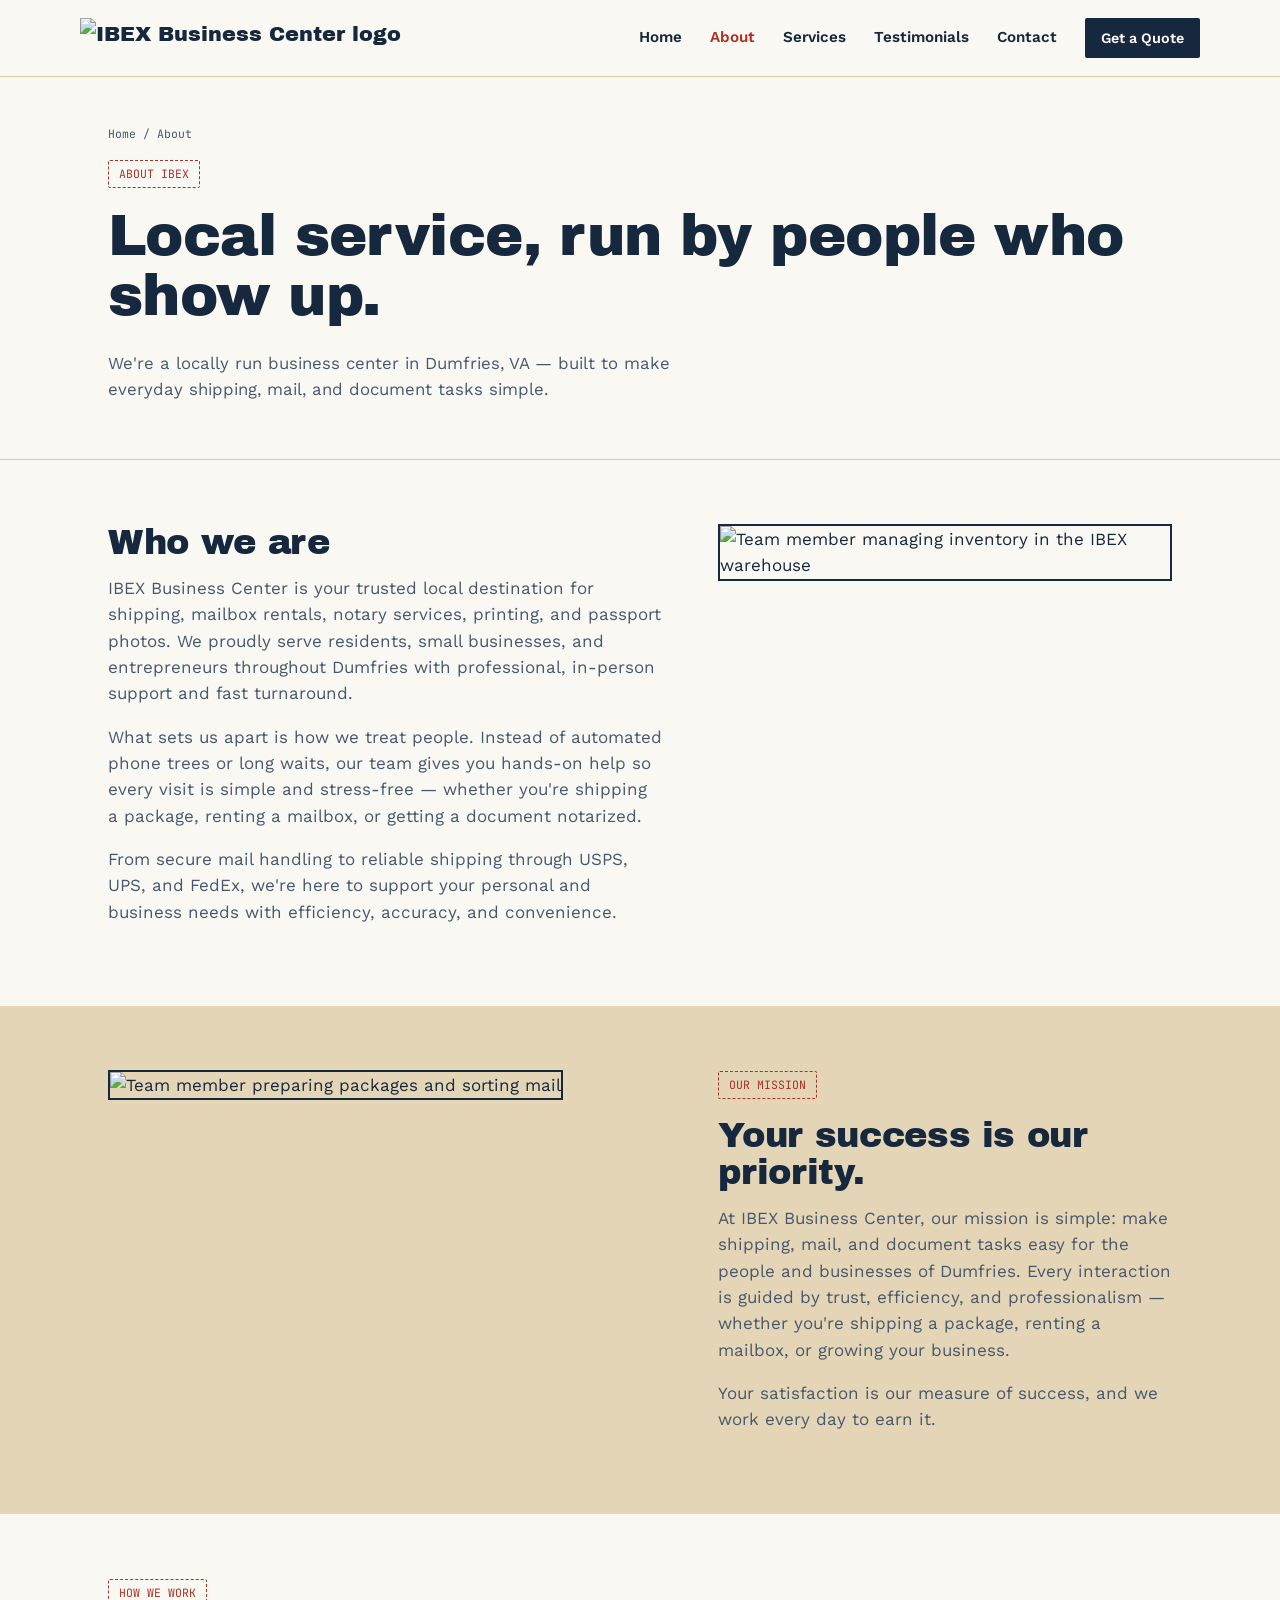
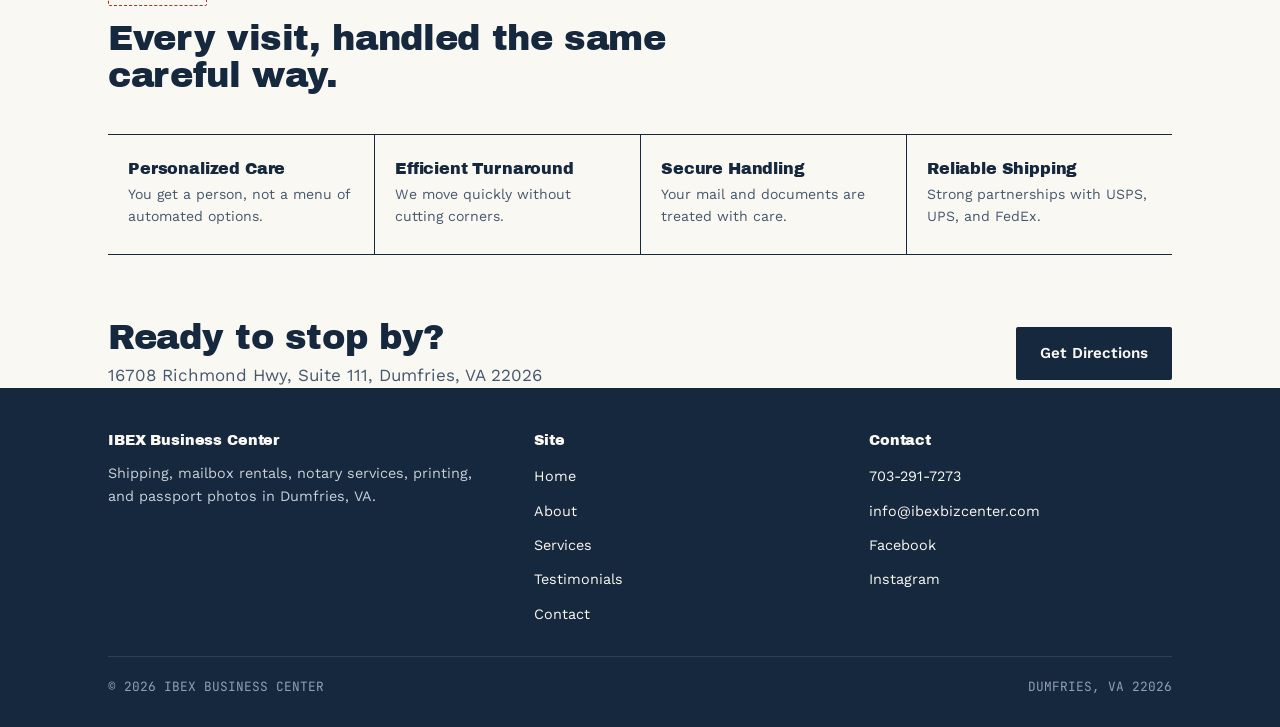
==== about.html @ f183cae2 "Add files via upload" ====
<!DOCTYPE html>
<html lang="en">
<head>
<meta charset="UTF-8">
<meta name="viewport" content="width=device-width, initial-scale=1">
<title>About Us — IBEX Business Center</title>
<meta name="description" content="Learn about IBEX Business Center, a locally run shipping, mailbox, notary, and printing service in Dumfries, VA.">
<link rel="stylesheet" href="style.css">
</head>
<body>

<header class="site">
  <div class="wrap nav">
    <a href="index.html" class="brand"><img src="images/logo.png" alt="IBEX Business Center logo" style="height:40px; display:block;"></a>
    <button class="menu-toggle" aria-label="Toggle menu" onclick="document.querySelector('.links').classList.toggle('open')">MENU</button>
    <nav class="links">
      <a href="index.html">Home</a>
      <a href="about.html" class="active">About</a>
      <a href="services.html">Services</a>
      <a href="testimonials.html">Testimonials</a>
      <a href="contact.html">Contact</a>
      <a href="contact.html" class="nav-cta">Get a Quote</a>
    </nav>
  </div>
</header>

<section class="page-head">
  <div class="wrap">
    <div class="breadcrumb"><a href="index.html">Home</a> / About</div>
    <span class="eyebrow-tag">ABOUT IBEX</span>
    <h1>Local service, run by people who show up.</h1>
    <p>We're a locally run business center in Dumfries, VA — built to make everyday shipping, mail, and document tasks simple.</p>
  </div>
</section>

<section>
  <div class="wrap two-col">
    <div>
      <h2>Who we are</h2>
      <p>IBEX Business Center is your trusted local destination for shipping, mailbox rentals, notary services, printing, and passport photos. We proudly serve residents, small businesses, and entrepreneurs throughout Dumfries with professional, in-person support and fast turnaround.</p>
      <p>What sets us apart is how we treat people. Instead of automated phone trees or long waits, our team gives you hands-on help so every visit is simple and stress-free — whether you're shipping a package, renting a mailbox, or getting a document notarized.</p>
      <p>From secure mail handling to reliable shipping through USPS, UPS, and FedEx, we're here to support your personal and business needs with efficiency, accuracy, and convenience.</p>
    </div>
    <div>
      <img src="images/about-lady.png" alt="Team member managing inventory in the IBEX warehouse" style="width:100%; border:2px solid var(--ink);">
    </div>
  </div>
</section>

<section class="tinted">
  <div class="wrap two-col">
    <div style="order:2;">
      <span class="eyebrow-tag">OUR MISSION</span>
      <h2>Your success is our priority.</h2>
      <p>At IBEX Business Center, our mission is simple: make shipping, mail, and document tasks easy for the people and businesses of Dumfries. Every interaction is guided by trust, efficiency, and professionalism — whether you're shipping a package, renting a mailbox, or growing your business.</p>
      <p>Your satisfaction is our measure of success, and we work every day to earn it.</p>
    </div>
    <div style="order:1;">
      <img src="images/about-guy.png" alt="Team member preparing packages and sorting mail" style="width:100%; border:2px solid var(--ink);">
    </div>
  </div>
</section>

<section>
  <div class="wrap">
    <div class="section-head">
      <span class="eyebrow-tag">HOW WE WORK</span>
      <h2>Every visit, handled the same careful way.</h2>
    </div>
    <div class="why-strip">
      <div class="why-item"><h3>Personalized Care</h3><p>You get a person, not a menu of automated options.</p></div>
      <div class="why-item"><h3>Efficient Turnaround</h3><p>We move quickly without cutting corners.</p></div>
      <div class="why-item"><h3>Secure Handling</h3><p>Your mail and documents are treated with care.</p></div>
      <div class="why-item"><h3>Reliable Shipping</h3><p>Strong partnerships with USPS, UPS, and FedEx.</p></div>
    </div>
  </div>
</section>

<section style="text-align:left; display:flex; justify-content:space-between; align-items:center; flex-wrap:wrap; gap:24px;" class="wrap">
  <div>
    <h2 style="margin-bottom:6px;">Ready to stop by?</h2>
    <p style="margin:0;">16708 Richmond Hwy, Suite 111, Dumfries, VA 22026</p>
  </div>
  <a href="contact.html" class="btn btn-primary">Get Directions</a>
</section>

<footer class="site">
  <div class="wrap">
    <div class="footer-grid">
      <div>
        <h3>IBEX Business Center</h3>
        <p>Shipping, mailbox rentals, notary services, printing, and passport photos in Dumfries, VA.</p>
      </div>
      <div>
        <h3>Site</h3>
        <ul class="footer-links">
          <li><a href="index.html">Home</a></li>
          <li><a href="about.html">About</a></li>
          <li><a href="services.html">Services</a></li>
          <li><a href="testimonials.html">Testimonials</a></li>
          <li><a href="contact.html">Contact</a></li>
        </ul>
      </div>
      <div>
        <h3>Contact</h3>
        <ul class="footer-links">
          <li><a href="tel:7032917273">703-291-7273</a></li>
          <li><a href="mailto:info@ibexbizcenter.com">info@ibexbizcenter.com</a></li>
          <li><a href="https://facebook.com/profile.php?id=61577737603352" target="_blank" rel="noopener">Facebook</a></li>
          <li><a href="https://www.instagram.com/theibexbiz" target="_blank" rel="noopener">Instagram</a></li>
        </ul>
      </div>
    </div>
    <div class="footer-bottom">
      <span>© 2026 IBEX BUSINESS CENTER</span>
      <span>DUMFRIES, VA 22026</span>
    </div>
  </div>
</footer>

</body>
</html>
---- style.css ----
/* IBEX Business Center — shipping-label inspired design system */

@import url('https://fonts.googleapis.com/css2?family=Archivo+Black&family=Work+Sans:wght@400;500;600;700&family=JetBrains+Mono:wght@500&display=swap');

:root{
  --paper:   #FAF8F3;
  --kraft:   #E4D5B7;
  --kraft-dark: #C9B383;
  --ink:     #16283D;
  --ink-70:  #46586d;
  --stamp:   #A93226;
  --line:    #d9cba4;
  --radius:  2px;
}

*{ box-sizing:border-box; }
html{ scroll-behavior:smooth; }

body{
  margin:0;
  background:var(--paper);
  color:var(--ink);
  font-family:'Work Sans', sans-serif;
  font-size:17px;
  line-height:1.55;
}

h1,h2,h3{
  font-family:'Archivo Black', sans-serif;
  font-weight:400;
  line-height:1.05;
  margin:0 0 .4em;
  color:var(--ink);
  letter-spacing:-0.01em;
}
h1{ font-size:clamp(2.3rem, 5vw, 3.6rem); }
h2{ font-size:clamp(1.6rem, 3vw, 2.2rem); }
h3{ font-size:1.15rem; }

p{ margin:0 0 1em; max-width:62ch; color:var(--ink-70); }
a{ color:var(--stamp); text-decoration:none; }
a:hover{ text-decoration:underline; }
a:focus-visible, button:focus-visible{ outline:3px solid var(--stamp); outline-offset:3px; }

.mono{
  font-family:'JetBrains Mono', monospace;
  letter-spacing:.02em;
}

.wrap{ max-width:1120px; margin:0 auto; padding:0 28px; }

/* ---------- Header ---------- */
header.site{
  border-bottom:1px solid var(--line);
  background:var(--paper);
  position:sticky; top:0; z-index:20;
}
.nav{
  display:flex; align-items:center; justify-content:space-between;
  padding:18px 0;
}
.brand{
  display:flex; align-items:baseline; gap:10px;
  font-family:'Archivo Black', sans-serif;
  font-size:1.3rem; color:var(--ink); text-decoration:none;
}
.brand small{
  font-family:'JetBrains Mono', monospace;
  font-size:.62rem; color:var(--stamp); font-weight:500;
  border:1px solid var(--stamp); padding:2px 6px; border-radius:2px;
}
.brand:hover{ text-decoration:none; }
nav.links{ display:flex; gap:28px; align-items:center; }
nav.links a{
  color:var(--ink); font-size:.95rem; font-weight:600;
}
nav.links a.active{ color:var(--stamp); }
nav.links a:hover{ color:var(--stamp); text-decoration:none; }
.nav-cta{
  background:var(--ink); color:var(--paper) !important;
  padding:9px 16px; border-radius:2px; font-size:.9rem !important;
}
.nav-cta:hover{ background:var(--stamp); text-decoration:none !important; }
.menu-toggle{ display:none; }

@media (max-width:760px){
  nav.links{
    display:none; position:absolute; top:100%; left:0; right:0;
    flex-direction:column; align-items:flex-start; gap:0;
    background:var(--paper); border-bottom:1px solid var(--line);
  }
  nav.links.open{ display:flex; }
  nav.links a{ width:100%; padding:14px 28px; border-top:1px solid var(--line); }
  .nav-cta{ margin:14px 28px; }
  .menu-toggle{
    display:block; background:none; border:1px solid var(--ink); border-radius:2px;
    font-family:'JetBrains Mono',monospace; font-size:.8rem; padding:8px 12px; cursor:pointer;
  }
}

/* ---------- Hero ---------- */
.hero{
  padding:64px 0 56px;
  border-bottom:1px solid var(--line);
}
.hero .wrap{
  display:grid; grid-template-columns:1.15fr 0.85fr; gap:56px; align-items:center;
}
@media (max-width:860px){ .hero .wrap{ grid-template-columns:1fr; } }

.eyebrow-tag{
  display:inline-block;
  font-family:'JetBrains Mono', monospace; font-size:.72rem;
  color:var(--stamp); border:1.5px dashed var(--stamp);
  padding:4px 10px; border-radius:2px; margin-bottom:18px;
}
.hero-actions{ display:flex; gap:14px; flex-wrap:wrap; margin-top:26px; }
.btn{
  display:inline-block; font-weight:600; font-size:.95rem;
  padding:13px 22px; border-radius:2px; border:2px solid var(--ink);
  cursor:pointer;
}
.btn-primary{ background:var(--ink); color:var(--paper); }
.btn-primary:hover{ background:var(--stamp); border-color:var(--stamp); color:var(--paper); text-decoration:none; }
.btn-outline{ background:transparent; color:var(--ink); }
.btn-outline:hover{ background:var(--ink); color:var(--paper); text-decoration:none; }

/* shipping label card */
.label-card{
  background:var(--paper);
  border:2px solid var(--ink);
  padding:22px 24px;
  position:relative;
  box-shadow:8px 8px 0 var(--kraft-dark);
}
.label-card::before{
  content:"";
  position:absolute; left:0; right:0; top:14px;
  height:0; border-top:2px dashed var(--kraft-dark);
}
.label-row{
  display:flex; justify-content:space-between; align-items:center;
  font-family:'JetBrains Mono',monospace; font-size:.72rem; color:var(--ink-70);
  padding-top:14px; margin-bottom:16px;
}
.label-card h3{ margin-bottom:14px; }
.barcode{
  display:flex; gap:3px; align-items:flex-end; height:34px; margin:16px 0 6px;
}
.barcode span{ background:var(--ink); width:3px; }
.label-list{ list-style:none; margin:0; padding:0; font-size:.92rem; }
.label-list li{
  display:flex; justify-content:space-between; gap:10px;
  padding:8px 0; border-top:1px solid var(--line); color:var(--ink);
}
.label-list li:first-child{ border-top:none; }
.label-list span.dim{ color:var(--ink-70); }

/* ---------- Sections ---------- */
section{ padding:64px 0; }
section.tinted{ background:var(--kraft); }
.section-head{ max-width:640px; margin-bottom:40px; }
.section-head .eyebrow-tag{ margin-bottom:14px; }

/* Service grid */
.grid{
  display:grid; grid-template-columns:repeat(3,1fr); gap:2px;
  background:var(--line);
  border:1px solid var(--line);
}
@media (max-width:860px){ .grid{ grid-template-columns:repeat(2,1fr); } }
@media (max-width:560px){ .grid{ grid-template-columns:1fr; } }
.card{
  background:var(--paper); padding:28px 26px; min-height:170px;
  display:flex; flex-direction:column; justify-content:space-between;
}
.card .num{ font-family:'JetBrains Mono',monospace; font-size:.75rem; color:var(--stamp); }
.card p{ font-size:.94rem; margin:8px 0 0; }

/* Why us strip */
.why-strip{
  display:grid; grid-template-columns:repeat(4,1fr); gap:0;
  border-top:1px solid var(--ink); border-bottom:1px solid var(--ink);
}
@media (max-width:760px){ .why-strip{ grid-template-columns:repeat(2,1fr); } }
.why-item{
  padding:26px 20px; border-left:1px solid var(--ink);
}
.why-item:first-child{ border-left:none; }
@media (max-width:760px){ .why-item:nth-child(odd){ border-left:none; } .why-item{ border-left:1px solid var(--ink); border-top:1px solid var(--ink);} .why-item:nth-child(1),.why-item:nth-child(2){border-top:none;} }
.why-item h3{ font-size:1rem; margin-bottom:6px; }
.why-item p{ font-size:.88rem; margin:0; }

/* Testimonials */
.quote-card{
  border:1px solid var(--line); background:var(--paper);
  padding:26px 24px; position:relative;
}
.quote-card p{ font-size:1.02rem; color:var(--ink); margin-bottom:12px; }
.quote-meta{ font-family:'JetBrains Mono',monospace; font-size:.75rem; color:var(--stamp); }
.quote-grid{ display:grid; grid-template-columns:repeat(3,1fr); gap:20px; }
@media (max-width:860px){ .quote-grid{ grid-template-columns:1fr; } }

/* Contact / about layout */
.two-col{ display:grid; grid-template-columns:1.1fr .9fr; gap:56px; }
@media (max-width:860px){ .two-col{ grid-template-columns:1fr; } }
.info-block{ border-top:1px solid var(--line); padding:16px 0; }
.info-block:first-of-type{ border-top:none; }
.info-block h3{ font-size:.95rem; text-transform:none; margin-bottom:6px; }
.info-block p{ margin:0; font-size:.95rem; }

form.contact-form{ display:flex; flex-direction:column; gap:16px; }
form.contact-form label{ font-size:.85rem; font-weight:600; display:block; margin-bottom:6px; }
form.contact-form input, form.contact-form textarea{
  width:100%; border:1.5px solid var(--ink); border-radius:2px;
  padding:12px 14px; font-family:'Work Sans',sans-serif; font-size:.95rem; background:var(--paper);
}
form.contact-form textarea{ resize:vertical; min-height:120px; }
form.contact-form button{ align-self:flex-start; }

/* Service photo blocks (image + benefit checklist) */
.service-block{
  display:grid; grid-template-columns:1fr 1fr; gap:40px; align-items:center;
}
@media (max-width:860px){ .service-block{ grid-template-columns:1fr; } }
.service-photo{
  width:100%; aspect-ratio:4/3; object-fit:cover;
  border:2px solid var(--ink); background:var(--kraft);
}
.service-photo-placeholder{
  width:100%; aspect-ratio:4/3;
  border:2px dashed var(--kraft-dark); background:var(--kraft);
  display:flex; align-items:center; justify-content:center; text-align:center;
  font-family:'JetBrains Mono',monospace; font-size:.8rem; color:var(--ink-70); padding:20px;
}
.benefits{ list-style:none; margin:16px 0 0; padding:0; }
.benefits li{
  display:flex; align-items:flex-start; gap:12px; padding:8px 0; font-size:.96rem; color:var(--ink);
}
.check{
  flex:0 0 auto; width:22px; height:22px; border-radius:50%;
  background:var(--stamp); color:var(--paper);
  display:flex; align-items:center; justify-content:center;
  font-size:.75rem; font-weight:700; margin-top:1px;
}
.benefits-label{ font-weight:700; margin:18px 0 4px; font-size:.95rem; }

/* map */
.map-embed{ border:2px solid var(--ink); }
.map-embed iframe{ display:block; width:100%; height:320px; border:0; }

/* Footer */
footer.site{
  border-top:1px solid var(--ink); background:var(--ink); color:var(--paper);
  padding:44px 0 30px;
}
footer.site a{ color:var(--paper); }
.footer-grid{ display:grid; grid-template-columns:1.3fr 1fr 1fr; gap:32px; margin-bottom:30px; }
@media (max-width:760px){ .footer-grid{ grid-template-columns:1fr; } }
footer.site h3{ color:var(--paper); font-size:.9rem; margin-bottom:14px; }
footer.site p{ color:#c7d0da; font-size:.9rem; }
.footer-links{ list-style:none; padding:0; margin:0; display:flex; flex-direction:column; gap:8px; }
.footer-links a{ font-size:.9rem; color:#c7d0da; }
.footer-links a:hover{ color:var(--paper); }
.footer-bottom{
  border-top:1px solid #2c405a; padding-top:20px;
  display:flex; justify-content:space-between; flex-wrap:wrap; gap:10px;
  font-size:.8rem; color:#8fa0b3; font-family:'JetBrains Mono',monospace;
}

/* page hero (interior pages) */
.page-head{ padding:48px 0 40px; border-bottom:1px solid var(--line); }
.page-head p{ font-size:1.05rem; }

.breadcrumb{
  font-family:'JetBrains Mono',monospace; font-size:.72rem; color:var(--ink-70); margin-bottom:16px;
}
.breadcrumb a{ color:var(--ink-70); }
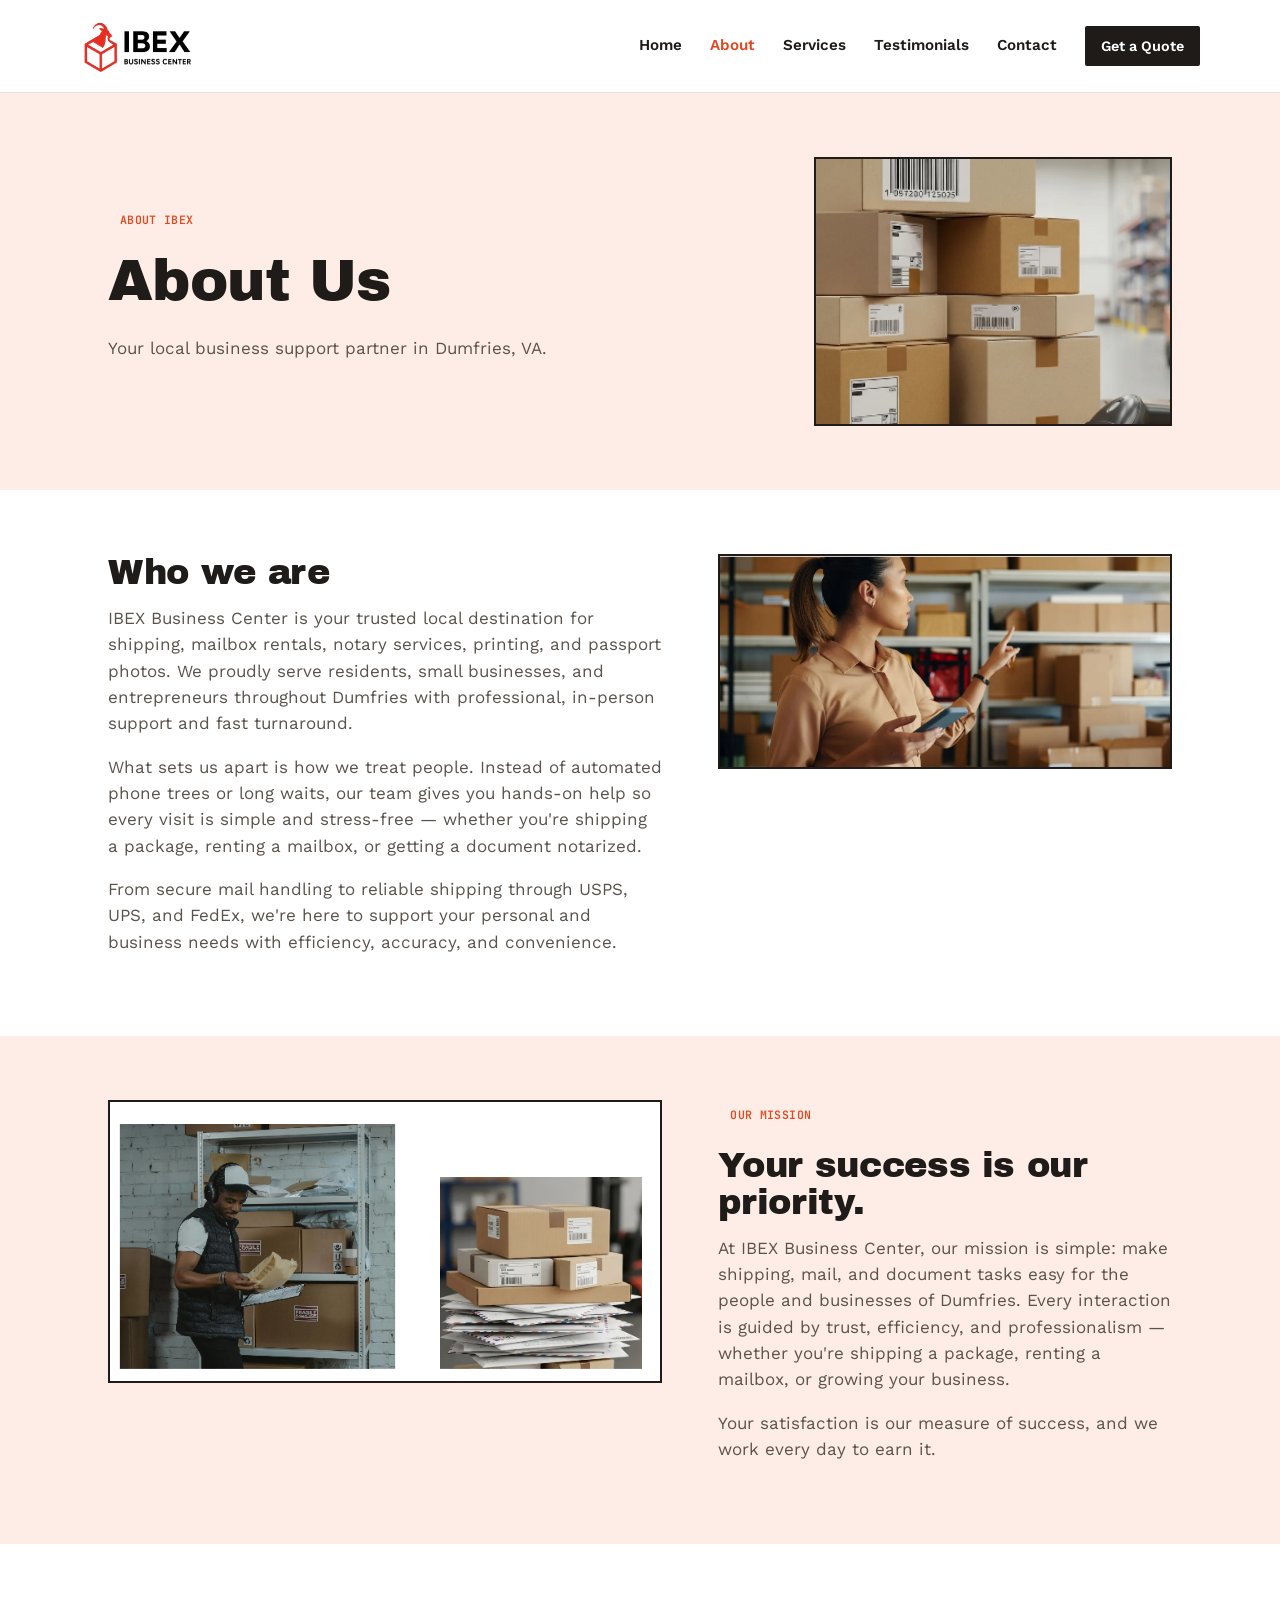
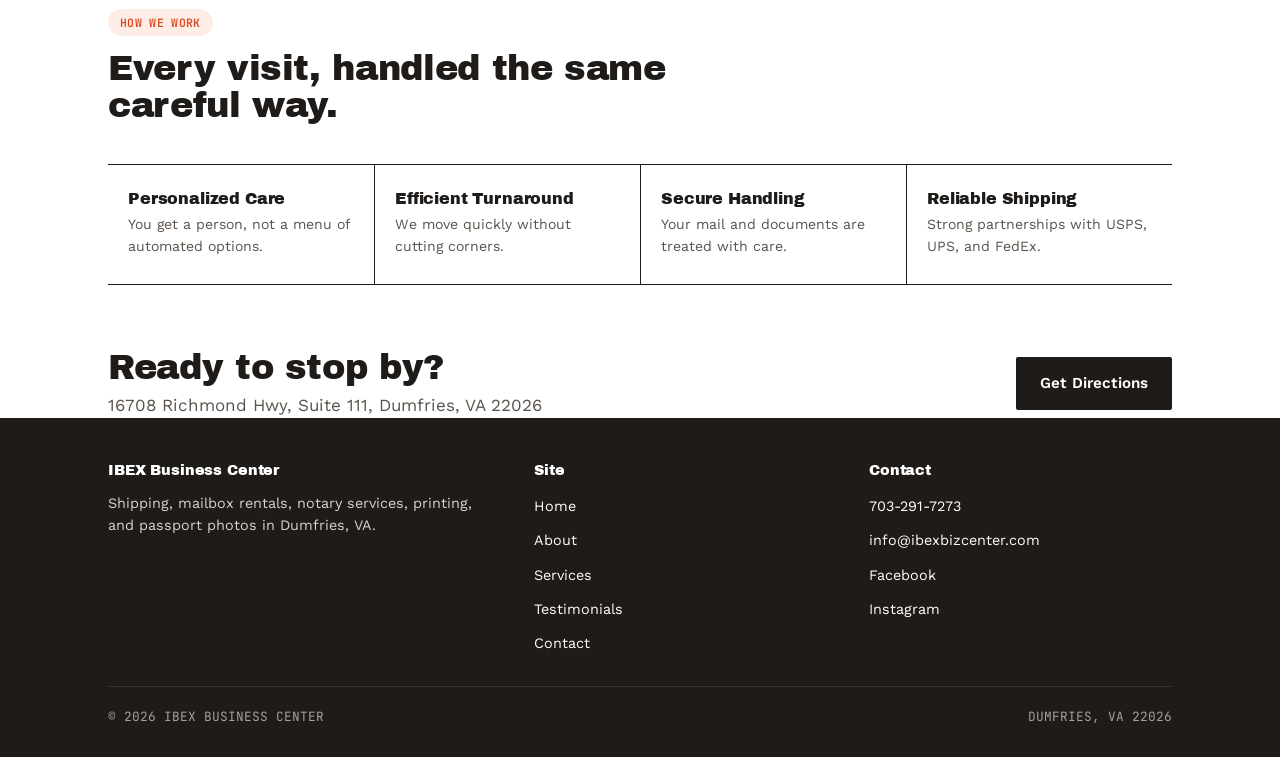
==== commit 8bbd7c3b: "Update About section with new content Replaced the old section with a new 'About Us' section that be" ====
--- a/about.html
+++ b/about.html
@@ -24,12 +24,14 @@
   </div>
 </header>
 
-<section class="page-head">
-  <div class="wrap">
-    <div class="breadcrumb"><a href="index.html">Home</a> / About</div>
-    <span class="eyebrow-tag">ABOUT IBEX</span>
-    <h1>Local service, run by people who show up.</h1>
-    <p>We're a locally run business center in Dumfries, VA — built to make everyday shipping, mail, and document tasks simple.</p>
+<section class="tinted">
+  <div class="wrap contact-intro-grid">
+    <div>
+      <span class="eyebrow-tag">ABOUT IBEX</span>
+      <h1>About Us</h1>
+      <p>Your local business support partner in Dumfries, VA.</p>
+    </div>
+    <img src="images/shipping.png" alt="Shipping boxes" class="contact-intro-photo">
   </div>
 </section>
 
--- a/style.css
+++ b/style.css
@@ -3,13 +3,13 @@
 @import url('https://fonts.googleapis.com/css2?family=Archivo+Black&family=Work+Sans:wght@400;500;600;700&family=JetBrains+Mono:wght@500&display=swap');
 
 :root{
-  --paper:   #FAF8F3;
-  --kraft:   #E4D5B7;
-  --kraft-dark: #C9B383;
-  --ink:     #16283D;
-  --ink-70:  #46586d;
-  --stamp:   #A93226;
-  --line:    #d9cba4;
+  --paper:   #FFFFFF;
+  --kraft:   #FDEDE6;
+  --kraft-dark: #F3C7B3;
+  --ink:     #1E1B18;
+  --ink-70:  #5a534c;
+  --stamp:   #E1481F;
+  --line:    #ecdfd8;
   --radius:  2px;
 }
 
@@ -102,7 +102,16 @@
 .hero{
   padding:64px 0 56px;
   border-bottom:1px solid var(--line);
-}
+  position:relative;
+  background-image:
+    linear-gradient(120deg, rgba(30,27,24,.88) 0%, rgba(30,27,24,.65) 45%, rgba(30,27,24,.35) 100%),
+    url('images/about-guy.png');
+  background-size:cover;
+  background-position:center;
+}
+.hero h1, .hero p{ color:#fff; }
+.hero .eyebrow-tag{ background:rgba(255,255,255,.15); color:#fff; }
+.hero p{ color:#e9e4de; }
 .hero .wrap{
   display:grid; grid-template-columns:1.15fr 0.85fr; gap:56px; align-items:center;
 }
@@ -111,8 +120,9 @@
 .eyebrow-tag{
   display:inline-block;
   font-family:'JetBrains Mono', monospace; font-size:.72rem;
-  color:var(--stamp); border:1.5px dashed var(--stamp);
-  padding:4px 10px; border-radius:2px; margin-bottom:18px;
+  color:var(--stamp); background:var(--kraft);
+  padding:5px 12px; border-radius:20px; margin-bottom:18px;
+  font-weight:600; letter-spacing:.03em;
 }
 .hero-actions{ display:flex; gap:14px; flex-wrap:wrap; margin-top:26px; }
 .btn{
@@ -124,6 +134,19 @@
 .btn-primary:hover{ background:var(--stamp); border-color:var(--stamp); color:var(--paper); text-decoration:none; }
 .btn-outline{ background:transparent; color:var(--ink); }
 .btn-outline:hover{ background:var(--ink); color:var(--paper); text-decoration:none; }
+.hero .btn-outline{ color:#fff; border-color:#fff; }
+.hero .btn-outline:hover{ background:#fff; color:var(--ink); }
+
+.brand img{ height:56px !important; }
+
+/* clean hero info list (floats over hero photo) */
+.hero-info{ display:flex; flex-direction:column; gap:0; }
+.hero-info-item{
+  padding:18px 0; border-top:1.5px solid var(--stamp);
+}
+.hero-info-item:first-child{ border-top:none; }
+.hero-info-item h3{ color:#fff; font-weight:700; font-size:1.1rem; margin-bottom:4px; }
+.hero-info-item p{ color:#fff; font-weight:600; margin:0; font-size:.98rem; text-shadow:0 1px 3px rgba(0,0,0,.4); }
 
 /* shipping label card */
 .label-card{
@@ -136,11 +159,11 @@
 .label-card::before{
   content:"";
   position:absolute; left:0; right:0; top:14px;
-  height:0; border-top:2px dashed var(--kraft-dark);
+  height:0; border-top:1px solid var(--line);
 }
 .label-row{
   display:flex; justify-content:space-between; align-items:center;
-  font-family:'JetBrains Mono',monospace; font-size:.72rem; color:var(--ink-70);
+  font-family:'JetBrains Mono',monospace; font-size:.72rem; color:var(--stamp); font-weight:700;
   padding-top:14px; margin-bottom:16px;
 }
 .label-card h3{ margin-bottom:14px; }
@@ -151,10 +174,11 @@
 .label-list{ list-style:none; margin:0; padding:0; font-size:.92rem; }
 .label-list li{
   display:flex; justify-content:space-between; gap:10px;
-  padding:8px 0; border-top:1px solid var(--line); color:var(--ink);
+  padding:10px 0; border-top:1px solid var(--line); color:var(--ink);
 }
 .label-list li:first-child{ border-top:none; }
-.label-list span.dim{ color:var(--ink-70); }
+.label-list li span:first-child{ font-weight:600; }
+.label-list span.dim{ color:var(--ink-70); font-variant-numeric:tabular-nums; }
 
 /* ---------- Sections ---------- */
 section{ padding:64px 0; }
@@ -162,6 +186,27 @@
 .section-head{ max-width:640px; margin-bottom:40px; }
 .section-head .eyebrow-tag{ margin-bottom:14px; }
 
+/* Photo service grid (homepage) */
+.photo-grid{
+  display:grid; grid-template-columns:repeat(4,1fr); gap:2px;
+  background:var(--line); border:1px solid var(--line);
+}
+@media (max-width:860px){ .photo-grid{ grid-template-columns:repeat(2,1fr); } }
+@media (max-width:560px){ .photo-grid{ grid-template-columns:1fr; } }
+.photo-card{ display:block; text-decoration:none; background:var(--paper); overflow:hidden; }
+.photo-card img{
+  width:100%; aspect-ratio:4/3; object-fit:cover; display:block;
+  animation: spin-in 1s ease-in-out;
+  transition: transform .3s ease;
+}
+.photo-card:hover img{ transform:scale(1.08); }
+.photo-card-label{
+  background:var(--stamp); color:#fff; font-weight:700; text-align:center;
+  padding:16px 12px; font-size:.98rem; line-height:1.3;
+  transition: background .2s ease;
+}
+.photo-card:hover .photo-card-label{ background:var(--ink); text-decoration:none; }
+
 /* Service grid */
 .grid{
   display:grid; grid-template-columns:repeat(3,1fr); gap:2px;
@@ -174,7 +219,7 @@
   background:var(--paper); padding:28px 26px; min-height:170px;
   display:flex; flex-direction:column; justify-content:space-between;
 }
-.card .num{ font-family:'JetBrains Mono',monospace; font-size:.75rem; color:var(--stamp); }
+.card .num{ display:none; }
 .card p{ font-size:.94rem; margin:8px 0 0; }
 
 /* Why us strip */
@@ -200,6 +245,17 @@
 .quote-meta{ font-family:'JetBrains Mono',monospace; font-size:.75rem; color:var(--stamp); }
 .quote-grid{ display:grid; grid-template-columns:repeat(3,1fr); gap:20px; }
 @media (max-width:860px){ .quote-grid{ grid-template-columns:1fr; } }
+
+/* Contact page redesign */
+.contact-intro-grid{ display:grid; grid-template-columns:1.3fr .7fr; gap:40px; align-items:center; }
+@media (max-width:860px){ .contact-intro-grid{ grid-template-columns:1fr; } }
+.contact-intro-photo{ width:100%; border:2px solid var(--ink); object-fit:cover; aspect-ratio:4/3; display:block; }
+.contact-panels{ display:flex; flex-direction:column; gap:2px; }
+.contact-panel{ background:var(--stamp); color:#fff; padding:24px; }
+.contact-panel.dark{ background:var(--ink); }
+.contact-panel h3{ color:#fff; margin-bottom:6px; }
+.contact-panel p{ color:#fff; margin:0; opacity:.95; }
+.contact-panel a{ color:#fff; text-decoration:underline; }
 
 /* Contact / about layout */
 .two-col{ display:grid; grid-template-columns:1.1fr .9fr; gap:56px; }
@@ -221,11 +277,17 @@
 /* Service photo blocks (image + benefit checklist) */
 .service-block{
   display:grid; grid-template-columns:1fr 1fr; gap:40px; align-items:center;
+  perspective:1000px;
 }
 @media (max-width:860px){ .service-block{ grid-template-columns:1fr; } }
 .service-photo{
   width:100%; aspect-ratio:4/3; object-fit:cover;
   border:2px solid var(--ink); background:var(--kraft);
+  animation: spin-in 1s ease-in-out;
+}
+@keyframes spin-in{
+  0%   { transform:rotateY(0deg); }
+  100% { transform:rotateY(360deg); }
 }
 .service-photo-placeholder{
   width:100%; aspect-ratio:4/3;
@@ -251,21 +313,21 @@
 
 /* Footer */
 footer.site{
-  border-top:1px solid var(--ink); background:var(--ink); color:var(--paper);
+  border-top:1px solid var(--ink); background:var(--ink); color:#fff;
   padding:44px 0 30px;
 }
-footer.site a{ color:var(--paper); }
+footer.site a{ color:#fff; }
 .footer-grid{ display:grid; grid-template-columns:1.3fr 1fr 1fr; gap:32px; margin-bottom:30px; }
 @media (max-width:760px){ .footer-grid{ grid-template-columns:1fr; } }
-footer.site h3{ color:var(--paper); font-size:.9rem; margin-bottom:14px; }
-footer.site p{ color:#c7d0da; font-size:.9rem; }
+footer.site h3{ color:#fff; font-size:.9rem; margin-bottom:14px; }
+footer.site p{ color:#d8d3cd; font-size:.9rem; }
 .footer-links{ list-style:none; padding:0; margin:0; display:flex; flex-direction:column; gap:8px; }
-.footer-links a{ font-size:.9rem; color:#c7d0da; }
-.footer-links a:hover{ color:var(--paper); }
+.footer-links a{ font-size:.9rem; color:#d8d3cd; }
+.footer-links a:hover{ color:var(--stamp); }
 .footer-bottom{
-  border-top:1px solid #2c405a; padding-top:20px;
+  border-top:1px solid #3a342e; padding-top:20px;
   display:flex; justify-content:space-between; flex-wrap:wrap; gap:10px;
-  font-size:.8rem; color:#8fa0b3; font-family:'JetBrains Mono',monospace;
+  font-size:.8rem; color:#a89f96; font-family:'JetBrains Mono',monospace;
 }
 
 /* page hero (interior pages) */
